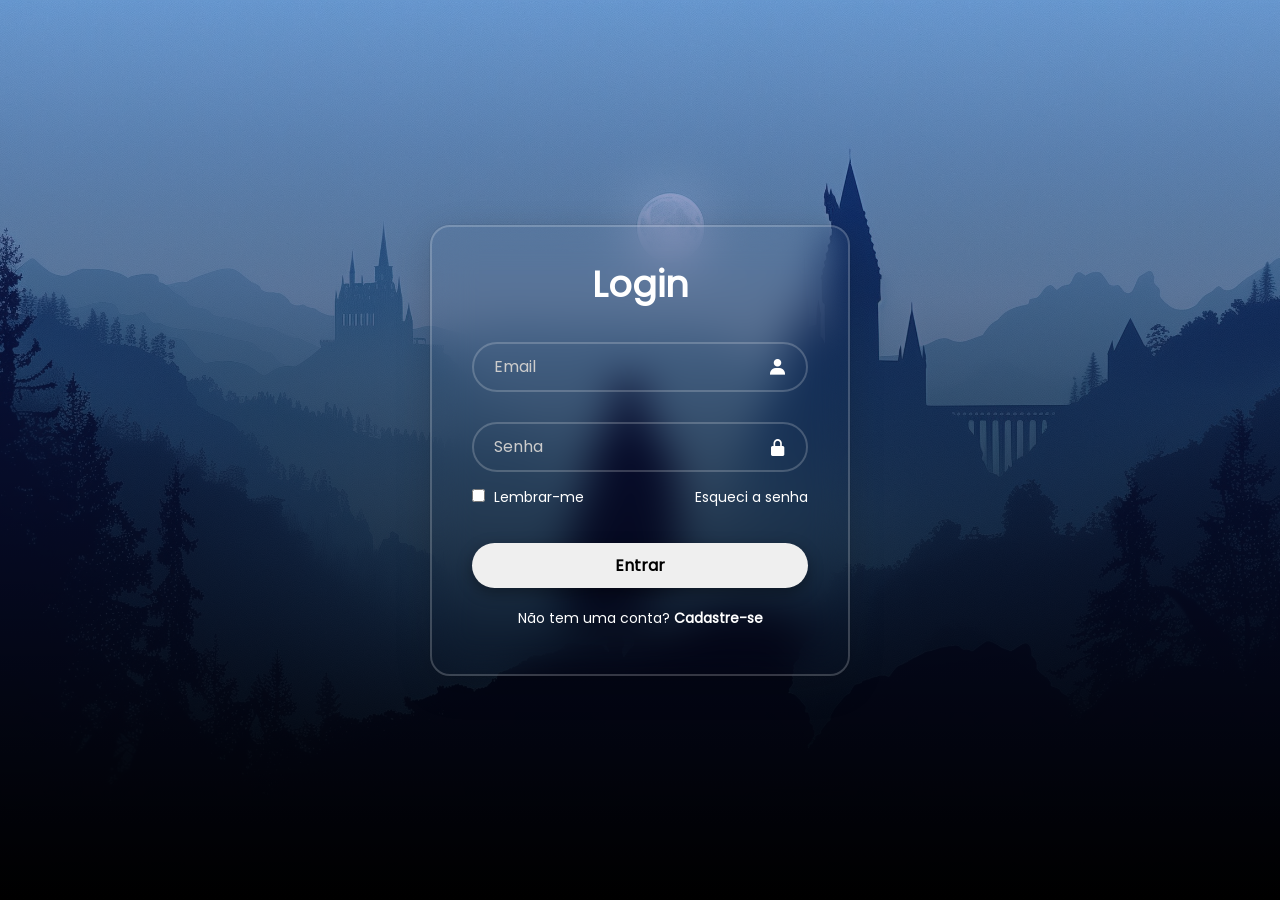
==== index.html @ 854a52f9 "First Commit" ====
<!DOCTYPE html>
<html lang="pt-br">

<head>
    <meta charset="UTF-8">
    <meta name="viewport" content="width=device-width, initial-scale=1.0">
    <title>Login</title>
    <link rel="stylesheet" href="css/style.css">
    <link href='https://unpkg.com/boxicons@2.1.4/css/boxicons.min.css' rel='stylesheet'>
    <link rel="preconnect" href="https://fonts.googleapis.com">
    <link rel="preconnect" href="https://fonts.gstatic.com" crossorigin>
</head>

<body>
    <main>
        <form class="container">
            <h1>Login</h1>

            <div class="box-input">
                <input type="email" placeholder="Email" required>
                <i class="bx bxs-user"></i>
            </div>

            <div class="box-input">
                <input type="password" placeholder="Senha" required>
                <i class="bx bxs-lock-alt"></i>
            </div>

            <div class="box-password">
                <label>
                    <input type="checkbox">
                    Lembrar-me
                </label>

                <a href="#">Esqueci a senha</a>
            </div>

            <button type="submit" id="login">Entrar</button>

            <div class="box-register">
                <p>Não tem uma conta? <a href="#">Cadastre-se</a></p>
            </div>
        </form>
    </main>
</body>

</html>
---- css/style.css ----
@font-face {
    font-family: 'Poppins';
    src: url('../fonts/Poppins-Regular.ttf');
}

* {
    margin: 0;
    padding: 0;
    box-sizing: border-box;
    font-family: "Poppins", sans-serif;
    user-select: none;
    text-decoration: none;
}

:root {
    --c0:#FFFFFF;
    --c1: #CCCCCC;
    --c2: #ffffff33;
    --c3: #000000;
    --c4: #0000ff33;
    --c5: #1226697e;
}

body {
    min-height: 100vh;
    background-image: linear-gradient(var(--c4), var(--c3)), url("../img/bg-img.png");
    background-size: cover;
    background-position: center;
    display: flex;
    align-items: center;
    justify-content: center;
}

form.container {
    width: 420px;
    color: var(--c0);
    background-color: transparent;
    backdrop-filter: blur(20px);
    border: 2px solid var(--c2);
    border-radius: 20px;
    padding: 30px 40px;
    box-shadow: rgba(0, 0, 0, 0.16) 0px 10px 36px 0px, rgba(0, 0, 0, 0.06) 0px 0px 0px 1px;
    
    & h1 {
        font-size: 36px;
        text-align: center;
    }
    
    & div.box-input {
        position: relative;
        width: 100%;
        height: 50px;
        margin: 30px 0;
        
        & input {
            width: 100%;
            height: 100%;
            background: transparent;
            outline: none;
            color: var(--c0);
            font-size: 16px;
            border: 2px solid var(--c2);
            border-radius: 40px;
            padding: 20px 45px 20px 20px;
        }
        & input::placeholder {
            color: var(--c1);
        }
        & input:hover {
            border-color: var(--c0);
        }
        & input:focus {
            border: 2px solid var(--c0);
        }
        
        & i {
            position: absolute;
            right: 20px;
            top: 50%;
            transform: translateY(-50%);
            font-size: 20px;
        }
    }

    & div.box-password {
        display: flex;
        justify-content: space-between;
        margin: -15px 0 15px;

        & label input {
            accent-color: var(--c0);
            margin-right: 5px;
        }
    }

    & div.box-password,
    div.box-register {
        font-size: 14px;
        
        & a {
            color: var(--c0);
        }
        & a:hover {
            text-decoration: underline;
        }
    }

    & button#login {
        width: 100%;
        padding: 10px 0;
        border-radius: 40px;
        border: none;
        font-size: 16px;
        font-weight: 600;
        cursor: pointer;
        box-shadow: rgba(0, 0, 0, 0.35) 0px 5px 15px;
        margin-top: 20px;
        transition: .5s;
    }
    & button#login:hover {
        background-color: var(--c5);
        border: 2px solid var(--c2);
        transform: scale(0.98);
        color: var(--c0);
    }

    & div.box-register {
        text-align: center;
        margin: 20px 0 15px;

        & a {
            font-weight: 600;
        }
    }
}
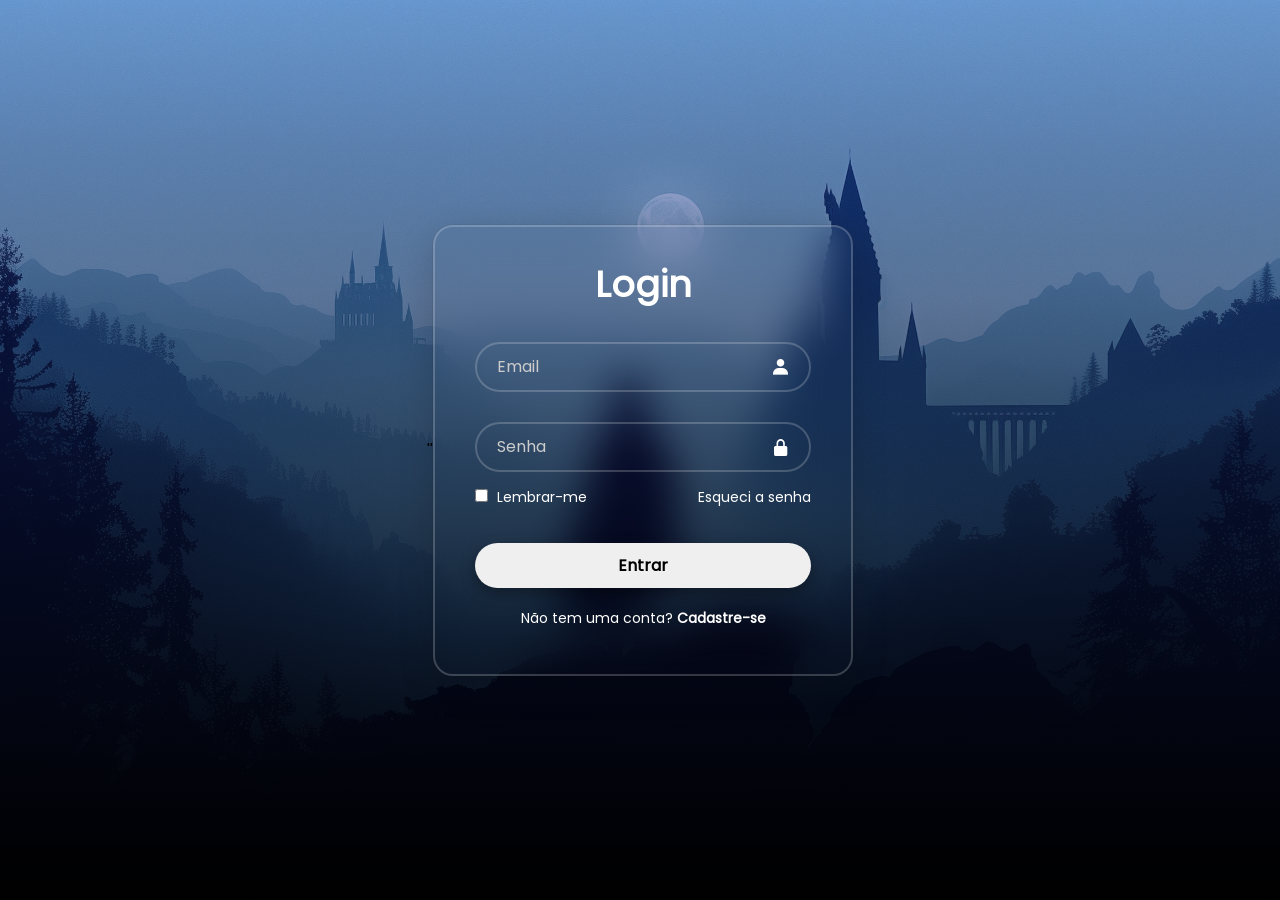
==== commit bdc5b83b: "Add singUp" ====
--- a/index.html
+++ b/index.html
@@ -6,10 +6,11 @@
     <meta name="viewport" content="width=device-width, initial-scale=1.0">
     <title>Login</title>
     <link rel="stylesheet" href="css/style.css">
+    <link rel="shortcut icon" href="img/favicon.ico" type="image/x-icon">
     <link href='https://unpkg.com/boxicons@2.1.4/css/boxicons.min.css' rel='stylesheet'>
     <link rel="preconnect" href="https://fonts.googleapis.com">
     <link rel="preconnect" href="https://fonts.gstatic.com" crossorigin>
-</head>
+</head>''
 
 <body>
     <main>
@@ -17,12 +18,12 @@
             <h1>Login</h1>
 
             <div class="box-input">
-                <input type="email" placeholder="Email" required>
+                <input type="email" placeholder="Email" title="Digite seu email" required>
                 <i class="bx bxs-user"></i>
             </div>
 
             <div class="box-input">
-                <input type="password" placeholder="Senha" required>
+                <input type="password" placeholder="Senha" title="Digite sua senha" required>
                 <i class="bx bxs-lock-alt"></i>
             </div>
 
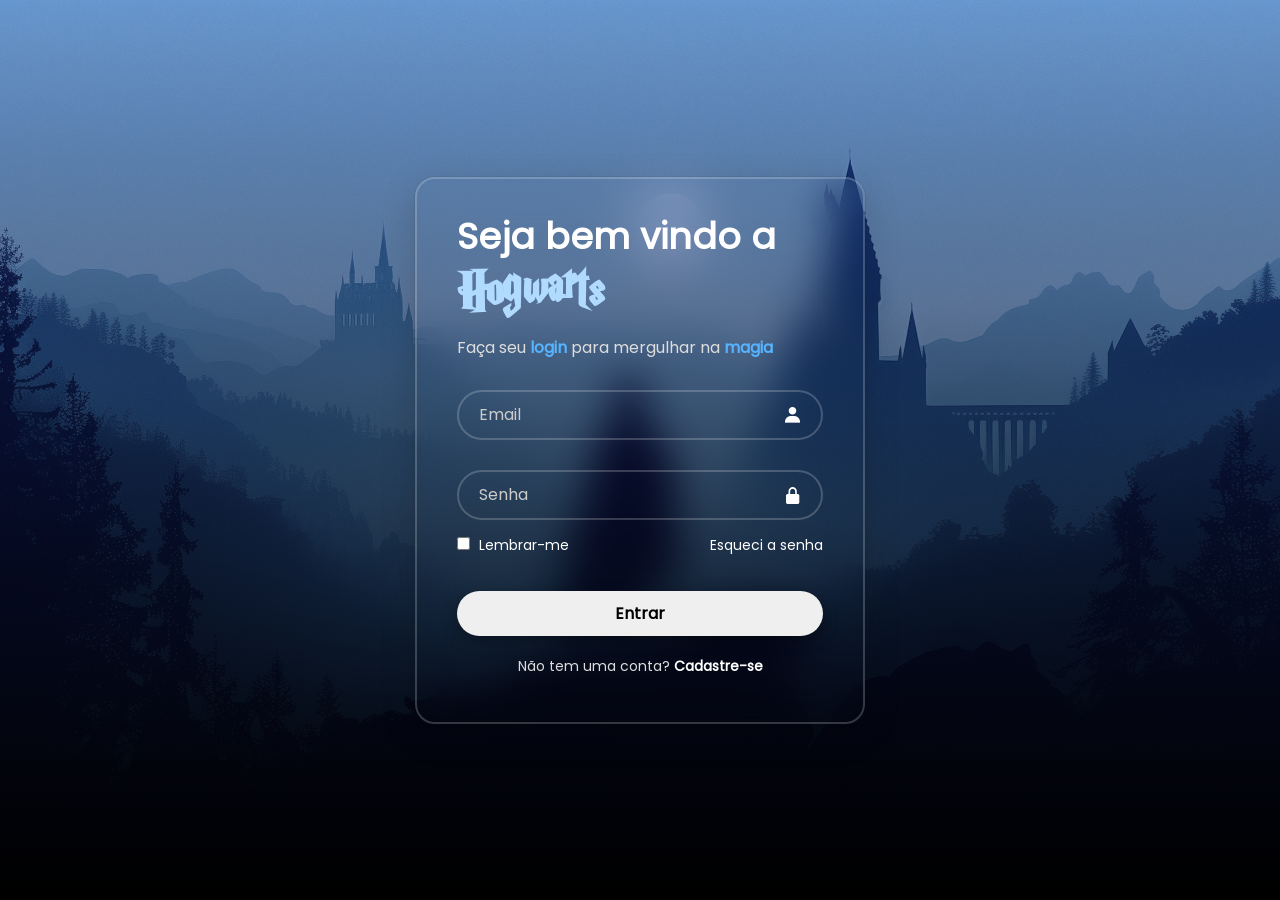
==== commit a4da805e: "Update Code" ====
--- a/index.html
+++ b/index.html
@@ -10,12 +10,13 @@
     <link href='https://unpkg.com/boxicons@2.1.4/css/boxicons.min.css' rel='stylesheet'>
     <link rel="preconnect" href="https://fonts.googleapis.com">
     <link rel="preconnect" href="https://fonts.gstatic.com" crossorigin>
-</head>''
+</head>
 
 <body>
     <main>
         <form class="container">
-            <h1>Login</h1>
+            <h1>Seja bem vindo a <span>Hogwarts</span></h1>
+            <p>Faça seu <span>login</span> para mergulhar na <span id="light">magia</span></p>
 
             <div class="box-input">
                 <input type="email" placeholder="Email" title="Digite seu email" required>
--- a/css/style.css
+++ b/css/style.css
@@ -1,6 +1,10 @@
 @font-face {
     font-family: 'Poppins';
     src: url('../fonts/Poppins-Regular.ttf');
+}
+@font-face {
+    font-family: 'HP';
+    src: url('../fonts/HARRYP__.TTF');
 }
 
 * {
@@ -13,12 +17,15 @@
 }
 
 :root {
-    --c0:#FFFFFF;
+    --c0: #FFFFFF;
     --c1: #CCCCCC;
     --c2: #ffffff33;
     --c3: #000000;
     --c4: #0000ff33;
     --c5: #1226697e;
+    --c6: #DDDDDD;
+    --c7: #56b3ff;
+    --c8: #b0dbff;
 }
 
 body {
@@ -31,8 +38,9 @@
     justify-content: center;
 }
 
+
 form.container {
-    width: 420px;
+    width: 450px;
     color: var(--c0);
     background-color: transparent;
     backdrop-filter: blur(20px);
@@ -40,18 +48,41 @@
     border-radius: 20px;
     padding: 30px 40px;
     box-shadow: rgba(0, 0, 0, 0.16) 0px 10px 36px 0px, rgba(0, 0, 0, 0.06) 0px 0px 0px 1px;
-    
+
+    animation: float 3s backwards infinite;
+
     & h1 {
         font-size: 36px;
-        text-align: center;
+        margin-bottom: 10px;
+
+        & span {
+            font-family: "HP", sans-serif;
+            font-size: 57px;
+            color: var(--c8);
+        }
     }
-    
+
+    & p {
+        color: var(--c6);
+
+        & span {
+            color: var(--c7);
+            font-weight: 600;
+            transition: .3s;
+        }
+        
+        & span#light:hover {
+            color: var(--c8);
+            text-shadow: 0 0 10px var(--c0);
+        }
+    }
+
     & div.box-input {
         position: relative;
         width: 100%;
         height: 50px;
         margin: 30px 0;
-        
+
         & input {
             width: 100%;
             height: 100%;
@@ -63,16 +94,19 @@
             border-radius: 40px;
             padding: 20px 45px 20px 20px;
         }
+
         & input::placeholder {
             color: var(--c1);
         }
+
         & input:hover {
             border-color: var(--c0);
         }
+
         & input:focus {
             border: 2px solid var(--c0);
         }
-        
+
         & i {
             position: absolute;
             right: 20px;
@@ -96,10 +130,11 @@
     & div.box-password,
     div.box-register {
         font-size: 14px;
-        
+
         & a {
             color: var(--c0);
         }
+
         & a:hover {
             text-decoration: underline;
         }
@@ -117,6 +152,7 @@
         margin-top: 20px;
         transition: .5s;
     }
+
     & button#login:hover {
         background-color: var(--c5);
         border: 2px solid var(--c2);
@@ -132,4 +168,27 @@
             font-weight: 600;
         }
     }
+
+    &:hover {
+        animation: none;
+    }
+}
+
+@keyframes float {
+
+    0%,
+    100% {
+        transform: translate(14px, -10px) rotate(-2deg);
+        box-shadow: rgba(0, 0, 0, 0.16) 0px 10px 36px 0px, rgba(255, 255, 255, 0.2) 0px 0px 15px;
+    }
+
+    50% {
+        transform: translate(18px, -20px) rotate(2deg);
+        box-shadow: rgba(0, 0, 0, 0.16) 0px 10px 36px 0px, rgba(255, 255, 255, 0.35) 0px 0px 70px;
+    }
+
+    80% {
+        transform: translate(14px, 10px) rotate(-2deg);
+        box-shadow: rgba(0, 0, 0, 0.16) 0px 10px 36px 0px, rgba(255, 255, 255, 0.3) 0px 0px 40px;
+    }
 }
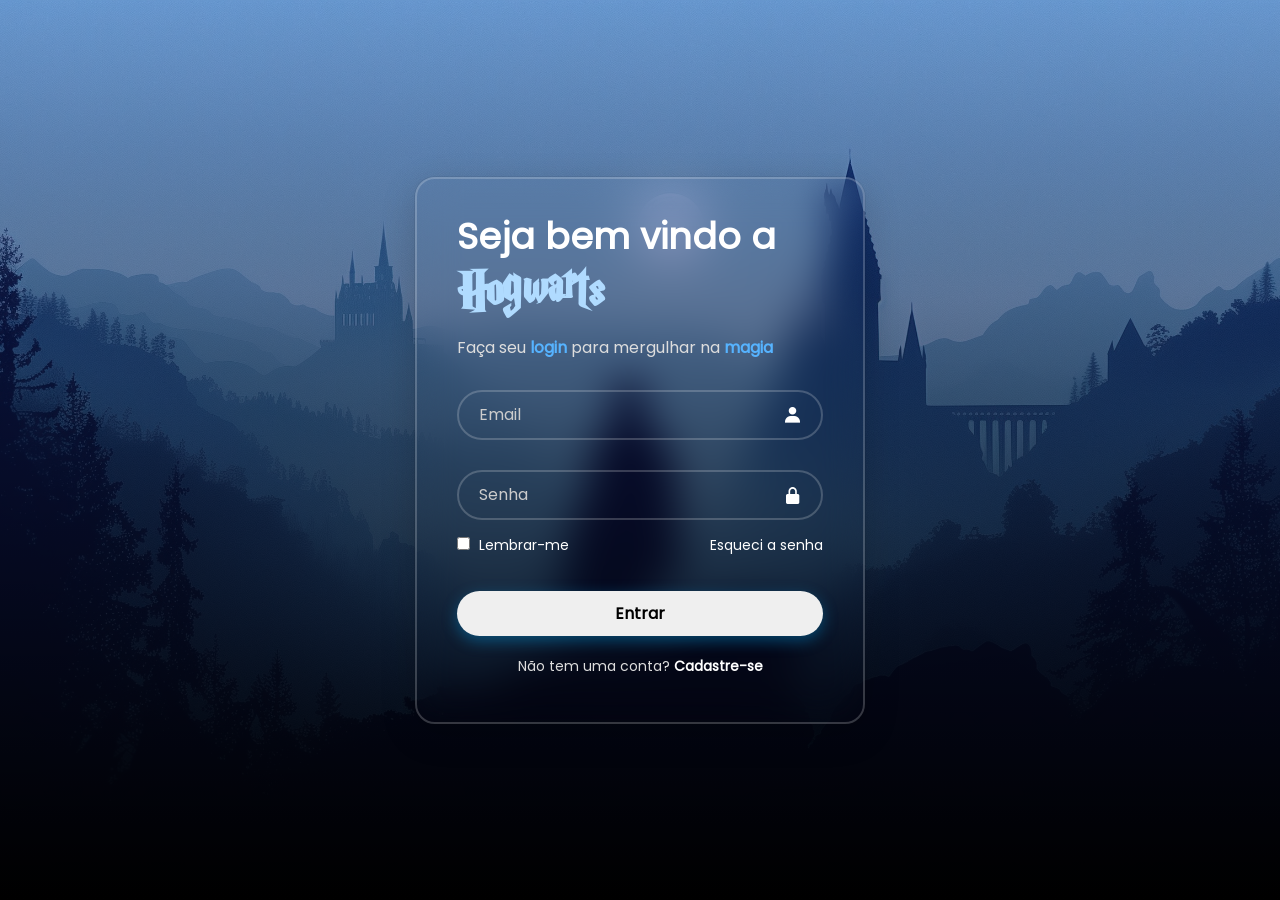
==== commit 8fed5e2b: "Final Update" ====
--- a/index.html
+++ b/index.html
@@ -16,7 +16,7 @@
     <main>
         <form class="container">
             <h1>Seja bem vindo a <span>Hogwarts</span></h1>
-            <p>Faça seu <span>login</span> para mergulhar na <span id="light">magia</span></p>
+            <p>Faça seu <span id="line">login</span> para mergulhar na <span id="light">magia</span></p>
 
             <div class="box-input">
                 <input type="email" placeholder="Email" title="Digite seu email" required>
--- a/css/style.css
+++ b/css/style.css
@@ -70,6 +70,32 @@
             font-weight: 600;
             transition: .3s;
         }
+
+        & span#line {
+            position: relative;
+
+            &:hover {
+                color: var(--c0);
+            }
+
+            &::after {
+                content: '';
+                position: absolute;
+                width: 100%;
+                height: 2px;
+                bottom: 0;
+                left: 0;
+                background-color: var(--c7);
+                transform: scaleX(0);
+                transform-origin: bottom right;
+                transition: transform .3s ease-out;
+            }
+
+            &:hover::after {
+                transform: scaleX(1);
+                transform-origin: bottom left;
+            }
+        }
         
         & span#light:hover {
             color: var(--c8);
@@ -124,6 +150,7 @@
         & label input {
             accent-color: var(--c0);
             margin-right: 5px;
+            cursor: pointer;
         }
     }
 
@@ -148,7 +175,7 @@
         font-size: 16px;
         font-weight: 600;
         cursor: pointer;
-        box-shadow: rgba(0, 0, 0, 0.35) 0px 5px 15px;
+        box-shadow: rgba(0, 174, 255, 0.35) 0px 5px 15px;
         margin-top: 20px;
         transition: .5s;
     }
@@ -158,6 +185,7 @@
         border: 2px solid var(--c2);
         transform: scale(0.98);
         color: var(--c0);
+        box-shadow: rgba(139, 139, 253, 0.25) 0px 50px 100px -20px, rgba(255, 255, 255, 0.3) 0px 30px 60px -30px, rgba(40, 147, 253, 0.35) 0px -2px 6px 0px;
     }
 
     & div.box-register {
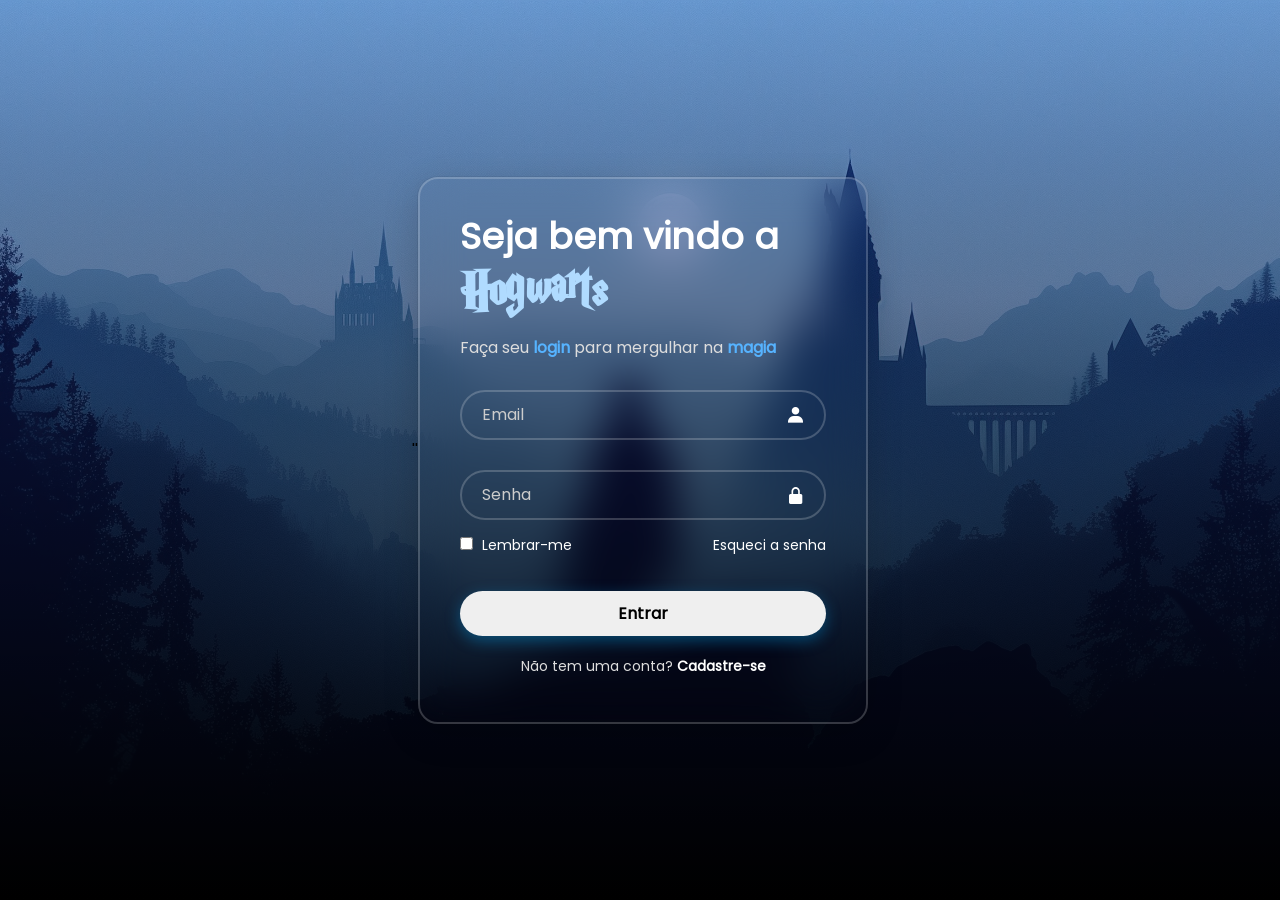
==== commit bdcf46e2: "Merge branch 'main' into streak" ====
--- a/index.html
+++ b/index.html
@@ -10,7 +10,7 @@
     <link href='https://unpkg.com/boxicons@2.1.4/css/boxicons.min.css' rel='stylesheet'>
     <link rel="preconnect" href="https://fonts.googleapis.com">
     <link rel="preconnect" href="https://fonts.gstatic.com" crossorigin>
-</head>
+</head>''
 
 <body>
     <main>
